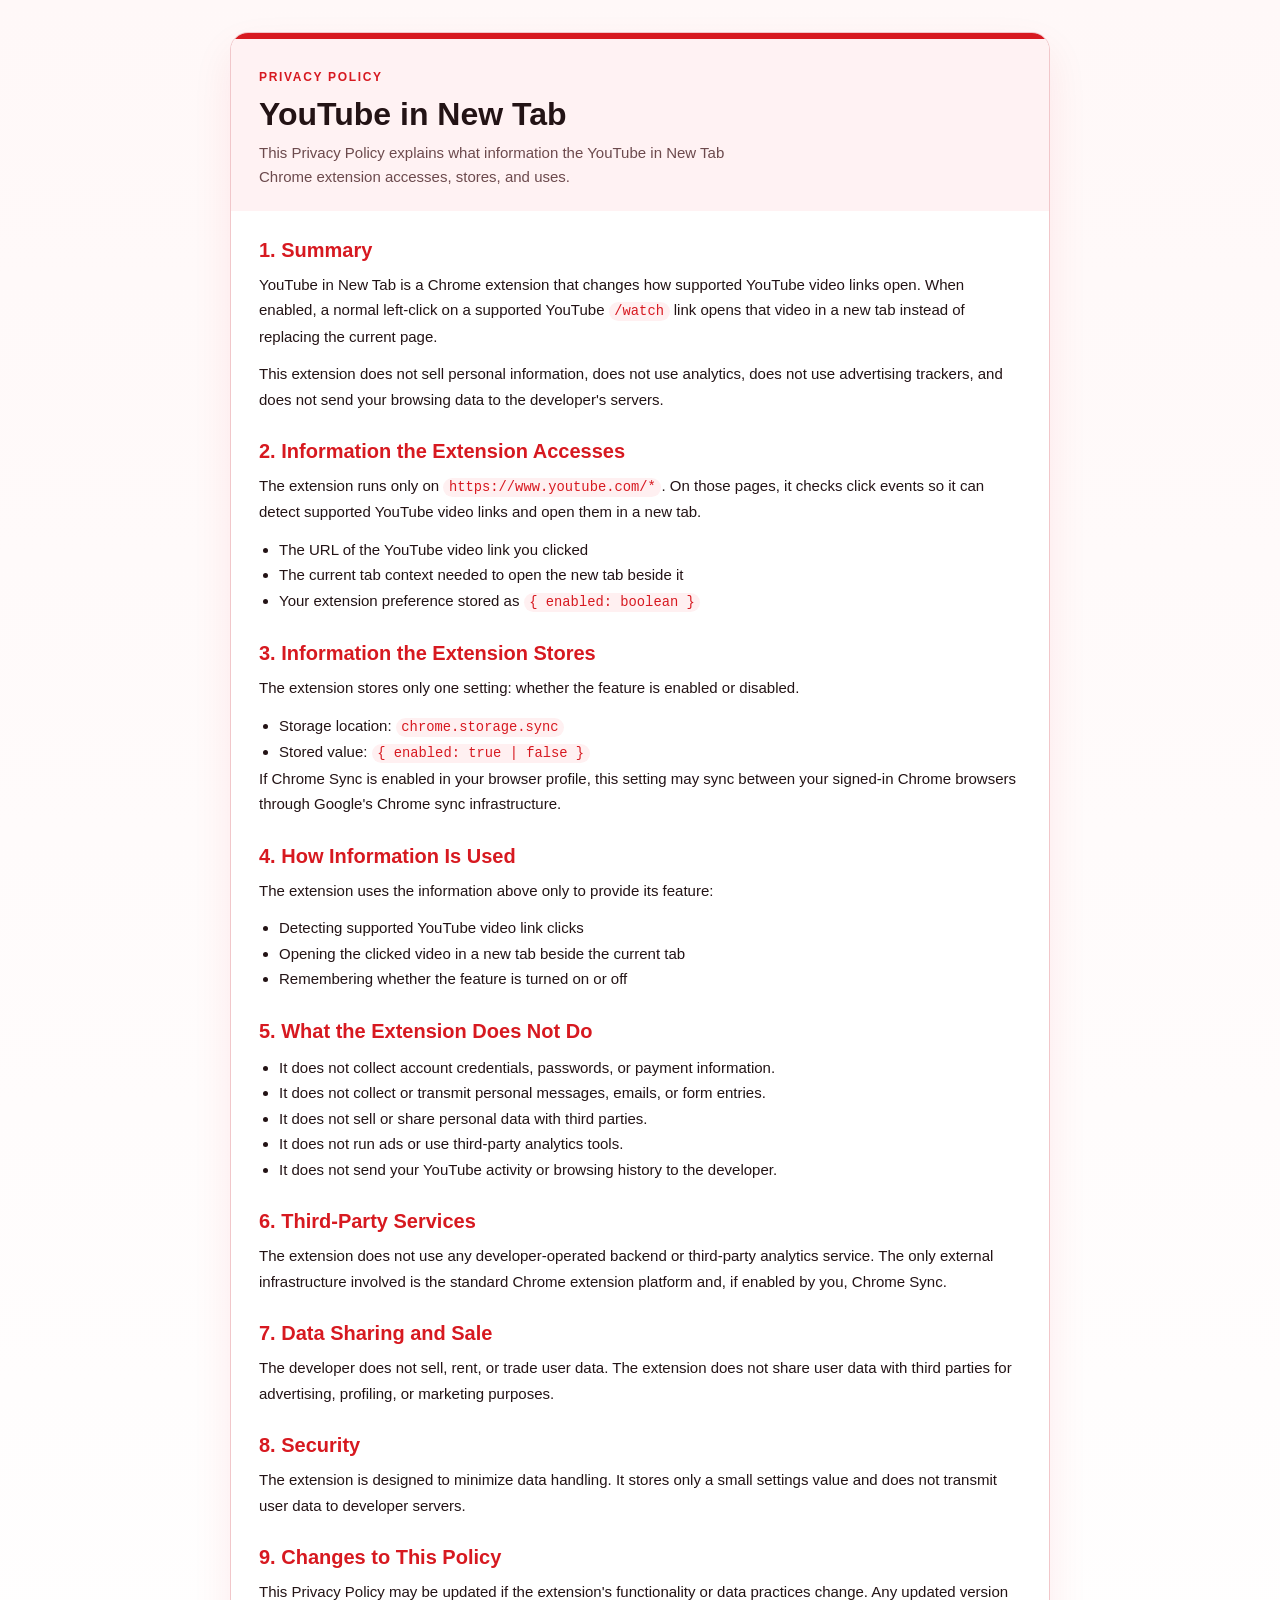
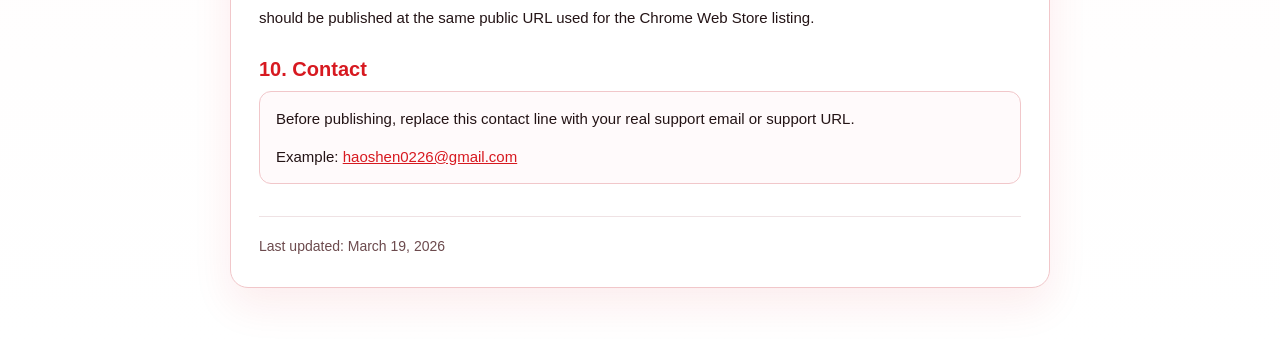
==== docs/privacy-policy.html @ 42c3ee6e "update privacy policy" ====
<!doctype html>
<html lang="en">
  <head>
    <meta charset="utf-8" />
    <meta name="viewport" content="width=device-width, initial-scale=1" />
    <title>Privacy Policy - YouTube in New Tab</title>
    <style>
      :root {
        color-scheme: light;
        --red: #d71920;
        --red-soft: #fff2f3;
        --line: #f1c7ca;
        --text: #231315;
        --muted: #6c4a4d;
        --white: #ffffff;
        --shadow: 0 18px 40px rgba(215, 25, 32, 0.08);
      }

      * {
        box-sizing: border-box;
      }

      body {
        margin: 0;
        font-family: "Segoe UI", Arial, sans-serif;
        color: var(--text);
        background: linear-gradient(180deg, #fff8f8 0%, #ffffff 100%);
      }

      .page {
        max-width: 860px;
        margin: 0 auto;
        padding: 32px 20px 56px;
      }

      .card {
        overflow: hidden;
        border: 1px solid var(--line);
        border-radius: 18px;
        background: var(--white);
        box-shadow: var(--shadow);
      }

      .hero {
        padding: 28px 28px 22px;
        border-top: 6px solid var(--red);
        background: var(--red-soft);
      }

      .eyebrow {
        margin: 0 0 10px;
        color: var(--red);
        font-size: 12px;
        font-weight: 700;
        letter-spacing: 0.14em;
        text-transform: uppercase;
      }

      h1 {
        margin: 0 0 8px;
        font-size: 32px;
        line-height: 1.1;
      }

      .subtitle {
        margin: 0;
        max-width: 58ch;
        color: var(--muted);
        font-size: 15px;
        line-height: 1.6;
      }

      .content {
        padding: 28px;
      }

      section + section {
        margin-top: 28px;
      }

      h2 {
        margin: 0 0 10px;
        color: var(--red);
        font-size: 20px;
      }

      p,
      li {
        font-size: 15px;
        line-height: 1.7;
      }

      p {
        margin: 0;
      }

      p + p {
        margin-top: 12px;
      }

      ul {
        margin: 12px 0 0;
        padding-left: 20px;
      }

      .notice {
        padding: 14px 16px;
        border: 1px solid var(--line);
        border-radius: 12px;
        background: #fffafb;
      }

      .meta {
        margin-top: 32px;
        padding-top: 18px;
        border-top: 1px solid #efe2e4;
        color: var(--muted);
        font-size: 14px;
      }

      code {
        padding: 0.12rem 0.35rem;
        border-radius: 999px;
        background: #fff0f1;
        color: var(--red);
        font-family: ui-monospace, SFMono-Regular, Menlo, Consolas, monospace;
        font-size: 0.92em;
      }

      a {
        color: var(--red);
      }

      @media (max-width: 640px) {
        .page {
          padding: 18px 12px 32px;
        }

        .hero,
        .content {
          padding: 20px;
        }

        h1 {
          font-size: 26px;
        }
      }
    </style>
  </head>
  <body>
    <main class="page">
      <article class="card">
        <header class="hero">
          <p class="eyebrow">Privacy Policy</p>
          <h1>YouTube in New Tab</h1>
          <p class="subtitle">
            This Privacy Policy explains what information the YouTube in New Tab
            Chrome extension accesses, stores, and uses.
          </p>
        </header>

        <div class="content">
          <section>
            <h2>1. Summary</h2>
            <p>
              YouTube in New Tab is a Chrome extension that changes how supported
              YouTube video links open. When enabled, a normal left-click on a
              supported YouTube <code>/watch</code> link opens that video in a new
              tab instead of replacing the current page.
            </p>
            <p>
              This extension does not sell personal information, does not use
              analytics, does not use advertising trackers, and does not send your
              browsing data to the developer's servers.
            </p>
          </section>

          <section>
            <h2>2. Information the Extension Accesses</h2>
            <p>
              The extension runs only on <code>https://www.youtube.com/*</code>.
              On those pages, it checks click events so it can detect supported
              YouTube video links and open them in a new tab.
            </p>
            <ul>
              <li>The URL of the YouTube video link you clicked</li>
              <li>The current tab context needed to open the new tab beside it</li>
              <li>Your extension preference stored as <code>{ enabled: boolean }</code></li>
            </ul>
          </section>

          <section>
            <h2>3. Information the Extension Stores</h2>
            <p>
              The extension stores only one setting: whether the feature is enabled
              or disabled.
            </p>
            <ul>
              <li>Storage location: <code>chrome.storage.sync</code></li>
              <li>Stored value: <code>{ enabled: true | false }</code></li>
            </ul>
            <p>
              If Chrome Sync is enabled in your browser profile, this setting may
              sync between your signed-in Chrome browsers through Google's Chrome
              sync infrastructure.
            </p>
          </section>

          <section>
            <h2>4. How Information Is Used</h2>
            <p>The extension uses the information above only to provide its feature:</p>
            <ul>
              <li>Detecting supported YouTube video link clicks</li>
              <li>Opening the clicked video in a new tab beside the current tab</li>
              <li>Remembering whether the feature is turned on or off</li>
            </ul>
          </section>

          <section>
            <h2>5. What the Extension Does Not Do</h2>
            <ul>
              <li>It does not collect account credentials, passwords, or payment information.</li>
              <li>It does not collect or transmit personal messages, emails, or form entries.</li>
              <li>It does not sell or share personal data with third parties.</li>
              <li>It does not run ads or use third-party analytics tools.</li>
              <li>It does not send your YouTube activity or browsing history to the developer.</li>
            </ul>
          </section>

          <section>
            <h2>6. Third-Party Services</h2>
            <p>
              The extension does not use any developer-operated backend or third-party
              analytics service. The only external infrastructure involved is the
              standard Chrome extension platform and, if enabled by you, Chrome Sync.
            </p>
          </section>

          <section>
            <h2>7. Data Sharing and Sale</h2>
            <p>
              The developer does not sell, rent, or trade user data. The extension
              does not share user data with third parties for advertising, profiling,
              or marketing purposes.
            </p>
          </section>

          <section>
            <h2>8. Security</h2>
            <p>
              The extension is designed to minimize data handling. It stores only a
              small settings value and does not transmit user data to developer
              servers.
            </p>
          </section>

          <section>
            <h2>9. Changes to This Policy</h2>
            <p>
              This Privacy Policy may be updated if the extension's functionality or
              data practices change. Any updated version should be published at the
              same public URL used for the Chrome Web Store listing.
            </p>
          </section>

          <section>
            <h2>10. Contact</h2>
            <div class="notice">
              <p>
                Before publishing, replace this contact line with your real support
                email or support URL.
              </p>
              <p>
                Example: <a href="mailto:your-email@example.com">haoshen0226@gmail.com</a>
              </p>
            </div>
          </section>

          <p class="meta">
            Last updated: March 19, 2026
          </p>
        </div>
      </article>
    </main>
  </body>
</html>
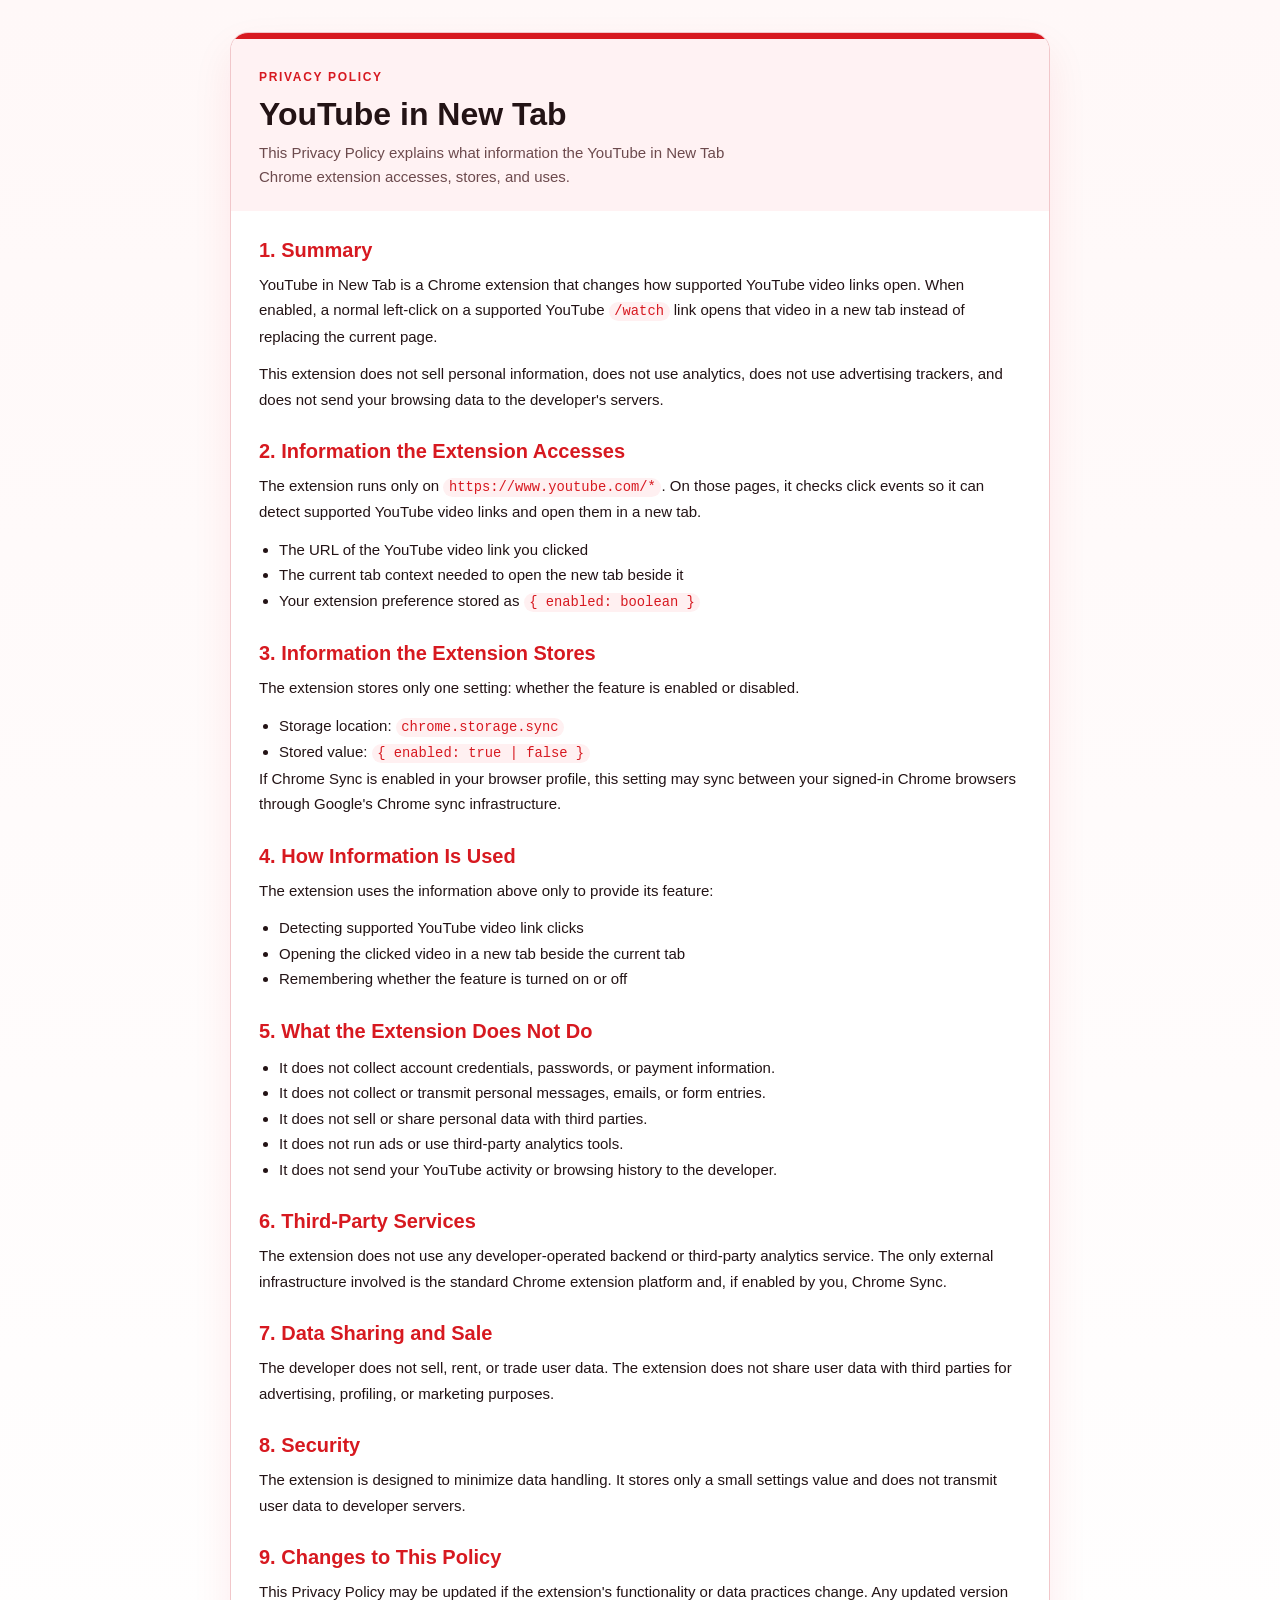
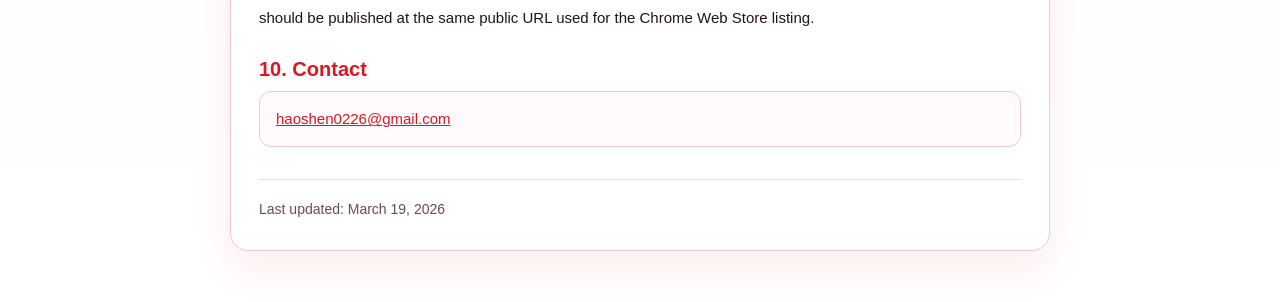
==== commit 1518a181: "update privacy policy" ====
--- a/docs/privacy-policy.html
+++ b/docs/privacy-policy.html
@@ -267,11 +267,7 @@
             <h2>10. Contact</h2>
             <div class="notice">
               <p>
-                Before publishing, replace this contact line with your real support
-                email or support URL.
-              </p>
-              <p>
-                Example: <a href="mailto:your-email@example.com">haoshen0226@gmail.com</a>
+                <a href="mailto:your-email@example.com">haoshen0226@gmail.com</a>
               </p>
             </div>
           </section>
